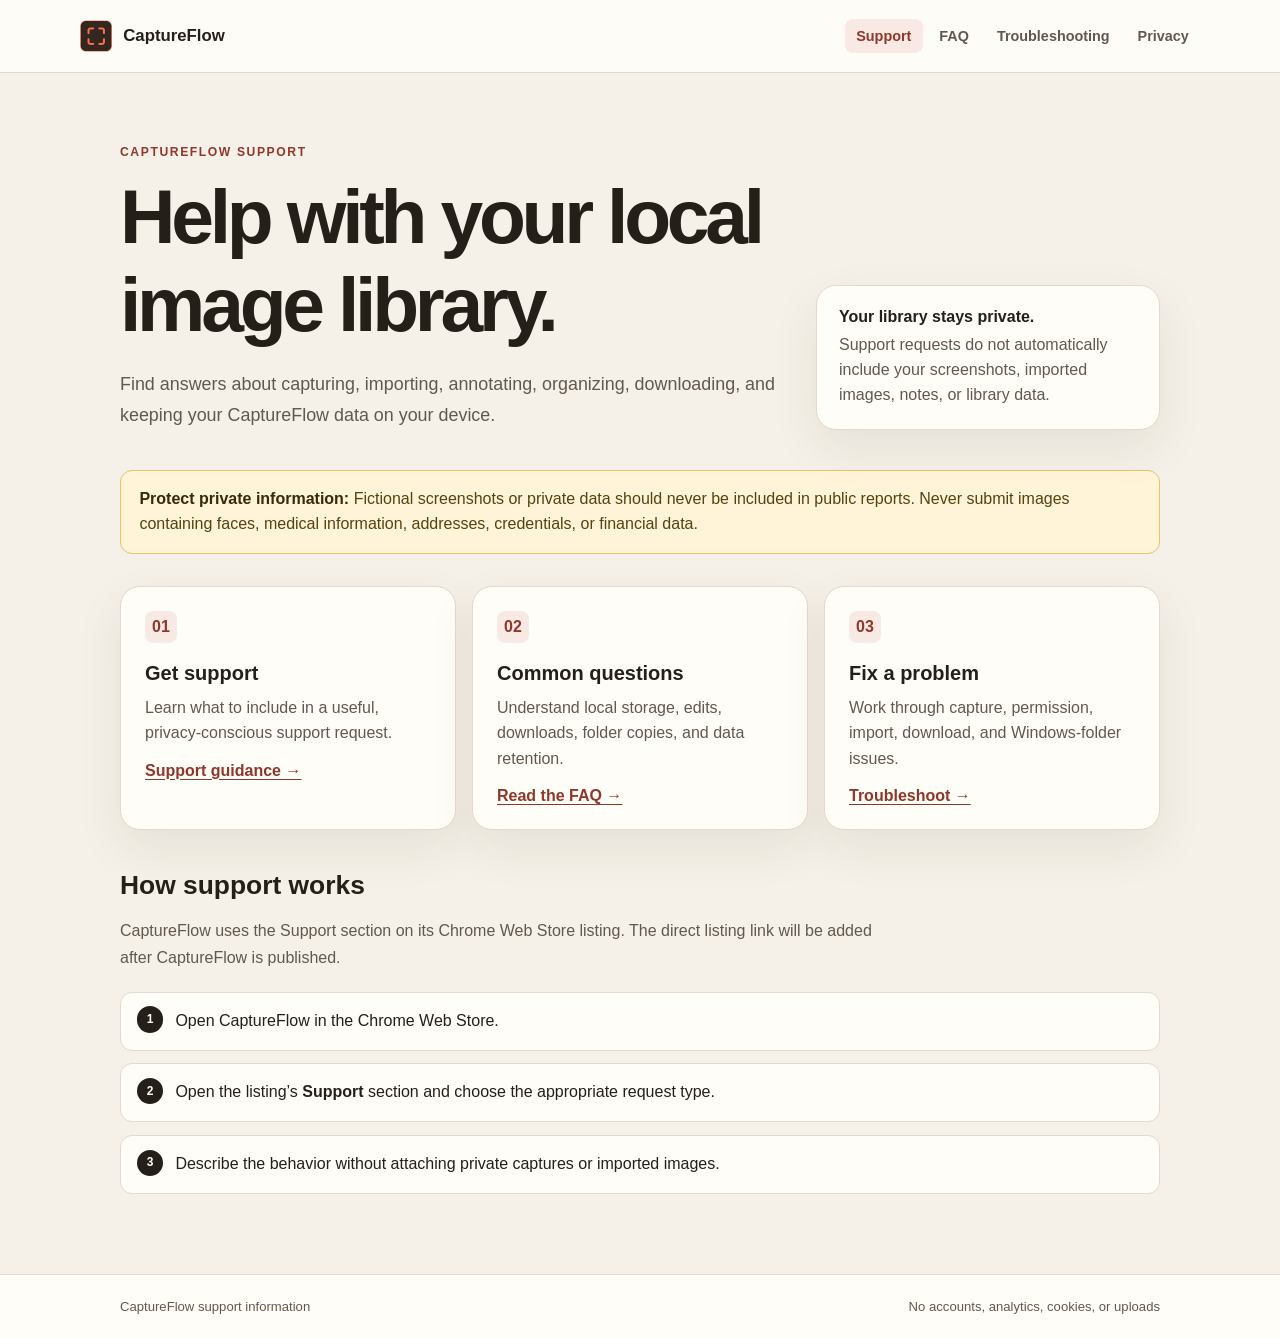
==== docs/index.html @ 0ae72450 "Consolidate support and privacy pages" ====
<!doctype html>
<html lang="en">
  <head>
    <meta charset="utf-8" />
    <meta name="viewport" content="width=device-width, initial-scale=1" />
    <meta name="description" content="Privacy, support, FAQs, and troubleshooting for the CaptureFlow Chrome extension." />
    <link rel="icon" href="captureflow-128.png" type="image/png" />
    <link rel="canonical" href="https://5c0ttp.github.io/captureflow-showcase/" />
    <link rel="stylesheet" href="styles.css" />
    <title>CaptureFlow Support</title>
  </head>
  <body>
    <a class="skip-link" href="#main">Skip to content</a>
    <header class="site-header">
      <div class="nav-shell">
        <a class="brand" href="index.html"><img class="brand-mark" src="captureflow-128.png" alt="" />CaptureFlow</a>
        <nav aria-label="Primary navigation"><ul>
          <li><a aria-current="page" href="index.html">Support</a></li>
          <li><a href="faq.html">FAQ</a></li>
          <li><a href="troubleshooting.html">Troubleshooting</a></li>
          <li><a href="privacy-policy.html">Privacy</a></li>
        </ul></nav>
      </div>
    </header>
    <main class="page-shell" id="main">
      <section class="hero">
        <div>
          <p class="eyebrow">CaptureFlow support</p>
          <h1>Help with your local image library.</h1>
          <p class="lede">Find answers about capturing, importing, annotating, organizing, downloading, and keeping your CaptureFlow data on your device.</p>
        </div>
        <aside class="hero-card" aria-label="Privacy reminder">
          <strong>Your library stays private.</strong>
          <p>Support requests do not automatically include your screenshots, imported images, notes, or library data.</p>
        </aside>
      </section>
      <div class="privacy-notice" role="note">
        <strong>Protect private information:</strong> Fictional screenshots or private data should never be included in public reports. Never submit images containing faces, medical information, addresses, credentials, or financial data.
      </div>
      <section class="card-grid" aria-label="Support resources">
        <article class="card"><span class="number">01</span><h2>Get support</h2><p>Learn what to include in a useful, privacy-conscious support request.</p><a href="support.html">Support guidance →</a></article>
        <article class="card"><span class="number">02</span><h2>Common questions</h2><p>Understand local storage, edits, downloads, folder copies, and data retention.</p><a href="faq.html">Read the FAQ →</a></article>
        <article class="card"><span class="number">03</span><h2>Fix a problem</h2><p>Work through capture, permission, import, download, and Windows-folder issues.</p><a href="troubleshooting.html">Troubleshoot →</a></article>
      </section>
      <section class="section">
        <h2>How support works</h2>
        <p>CaptureFlow uses the Support section on its Chrome Web Store listing. The direct listing link will be added after CaptureFlow is published.</p>
        <ol class="steps">
          <li>Open CaptureFlow in the Chrome Web Store.</li>
          <li>Open the listing’s <strong>Support</strong> section and choose the appropriate request type.</li>
          <li>Describe the behavior without attaching private captures or imported images.</li>
        </ol>
      </section>
    </main>
    <footer class="site-footer"><div class="footer-shell"><p>CaptureFlow support information</p><p>No accounts, analytics, cookies, or uploads</p></div></footer>
  </body>
</html>
---- docs/styles.css ----
:root {
  color-scheme: light;
  --accent: #b24a3a;
  --accent-dark: #8f372b;
  --accent-soft: #f8e9e4;
  --bg: #f5f1e8;
  --border: #e4d9ca;
  --ink: #241f18;
  --muted: #62584d;
  --panel: #fffdf8;
  --success: #2f674d;
  --warning: #fff4d7;
  --warning-border: #e2c46a;
  font-family: "Segoe UI", Arial, sans-serif;
}

* { box-sizing: border-box; }
html { scroll-behavior: smooth; }
body { margin: 0; background: var(--bg); color: var(--ink); }
a { color: var(--accent-dark); text-underline-offset: 0.18em; }
a:hover { color: var(--accent); }
a:focus-visible, summary:focus-visible {
  border-radius: 4px;
  outline: 3px solid rgba(178, 74, 58, 0.35);
  outline-offset: 3px;
}
.skip-link {
  position: fixed;
  z-index: 10;
  top: 0.75rem;
  left: 0.75rem;
  transform: translateY(-180%);
  padding: 0.7rem 0.9rem;
  border-radius: 8px;
  background: var(--ink);
  color: white;
}
.skip-link:focus { transform: none; }
.site-header {
  border-bottom: 1px solid var(--border);
  background: rgba(255, 253, 248, 0.94);
}
.nav-shell {
  width: min(1120px, calc(100% - 2rem));
  min-height: 72px;
  display: flex;
  align-items: center;
  gap: 2rem;
  margin: 0 auto;
}
.brand {
  display: inline-flex;
  align-items: center;
  gap: 0.7rem;
  margin-right: auto;
  color: var(--ink);
  font-size: 1.05rem;
  font-weight: 800;
  text-decoration: none;
}
.brand-mark {
  width: 2rem;
  height: 2rem;
  display: block;
  flex: 0 0 auto;
  object-fit: contain;
}
nav ul { display: flex; gap: 0.35rem; margin: 0; padding: 0; list-style: none; }
nav a {
  display: block;
  padding: 0.55rem 0.7rem;
  border-radius: 8px;
  color: var(--muted);
  font-size: 0.9rem;
  font-weight: 650;
  text-decoration: none;
}
nav a[aria-current="page"], nav a:hover { background: var(--accent-soft); color: var(--accent-dark); }
.page-shell { width: min(1040px, calc(100% - 2rem)); margin: 0 auto; padding: 4.5rem 0 5rem; }
.hero {
  display: grid;
  grid-template-columns: minmax(0, 1.45fr) minmax(260px, 0.75fr);
  gap: 2rem;
  align-items: end;
  padding-bottom: 2.5rem;
}
.eyebrow {
  margin: 0 0 0.8rem;
  color: var(--accent-dark);
  font-size: 0.76rem;
  font-weight: 800;
  letter-spacing: 0.13em;
  text-transform: uppercase;
}
h1, h2, h3 { line-height: 1.15; }
h1 { max-width: 760px; margin: 0; font-size: clamp(2.5rem, 7vw, 4.8rem); letter-spacing: -0.055em; }
.privacy-page h1, .content-page h1 { font-size: clamp(2.35rem, 6vw, 4rem); }
.lede { max-width: 720px; margin: 1.3rem 0 0; color: var(--muted); font-size: 1.12rem; line-height: 1.7; }
.hero-card, .card, article.policy {
  border: 1px solid var(--border);
  border-radius: 20px;
  background: var(--panel);
  box-shadow: 0 18px 48px rgba(58, 42, 24, 0.08);
}
.hero-card { padding: 1.35rem; }
.hero-card strong { display: block; margin-bottom: 0.45rem; }
.hero-card p { margin: 0; color: var(--muted); line-height: 1.55; }
.privacy-notice {
  margin: 0 0 2rem;
  padding: 1rem 1.15rem;
  border: 1px solid var(--warning-border);
  border-radius: 12px;
  background: var(--warning);
  color: #55420f;
  line-height: 1.55;
}
.privacy-notice strong { color: #362a08; }
.card-grid { display: grid; grid-template-columns: repeat(3, 1fr); gap: 1rem; }
.card { min-height: 220px; padding: 1.5rem; }
.card .number {
  display: inline-grid;
  width: 2rem;
  height: 2rem;
  place-items: center;
  border-radius: 8px;
  background: var(--accent-soft);
  color: var(--accent-dark);
  font-weight: 800;
}
.card h2 { margin: 1.2rem 0 0.6rem; font-size: 1.25rem; }
.card p { margin: 0 0 1rem; color: var(--muted); line-height: 1.6; }
.card a { font-weight: 750; }
.section { margin-top: 2.5rem; }
.section > h2 { margin-bottom: 0.7rem; font-size: 1.65rem; }
.section > p { max-width: 760px; color: var(--muted); line-height: 1.7; }
.steps { display: grid; gap: 0.8rem; margin: 1.3rem 0 0; padding: 0; list-style: none; counter-reset: steps; }
.steps li {
  position: relative;
  padding: 1rem 1rem 1rem 3.4rem;
  border: 1px solid var(--border);
  border-radius: 12px;
  background: var(--panel);
  line-height: 1.55;
  counter-increment: steps;
}
.steps li::before {
  content: counter(steps);
  position: absolute;
  top: 0.85rem;
  left: 1rem;
  width: 1.65rem;
  height: 1.65rem;
  display: grid;
  place-items: center;
  border-radius: 50%;
  background: var(--ink);
  color: white;
  font-size: 0.75rem;
  font-weight: 800;
}
.check-list { padding-left: 1.3rem; }
.check-list li { margin: 0.6rem 0; color: var(--muted); line-height: 1.55; }
.faq-list { display: grid; gap: 0.8rem; margin-top: 2rem; }
details {
  border: 1px solid var(--border);
  border-radius: 14px;
  background: var(--panel);
}
summary { padding: 1.1rem 1.2rem; cursor: pointer; font-weight: 750; }
details div { padding: 0 1.2rem 1.2rem; color: var(--muted); line-height: 1.65; }
.troubleshooting-grid { display: grid; gap: 1rem; margin-top: 2rem; }
.trouble {
  padding: 1.35rem;
  border: 1px solid var(--border);
  border-radius: 15px;
  background: var(--panel);
}
.trouble h2 { margin: 0 0 0.65rem; font-size: 1.2rem; }
.trouble p, .trouble li { color: var(--muted); line-height: 1.6; }
.trouble ol { margin-bottom: 0; padding-left: 1.3rem; }
article.policy { max-width: 820px; margin-top: 2rem; padding: clamp(1.4rem, 5vw, 3.5rem); }
article.policy h2 { margin-top: 2rem; }
article.policy p, article.policy li { color: var(--muted); line-height: 1.7; }
.updated { color: var(--muted); }
.site-footer {
  border-top: 1px solid var(--border);
  background: var(--panel);
}
.footer-shell {
  width: min(1040px, calc(100% - 2rem));
  display: flex;
  justify-content: space-between;
  gap: 1rem;
  margin: 0 auto;
  padding: 1.5rem 0;
  color: var(--muted);
  font-size: 0.82rem;
}
.footer-shell p { margin: 0; }

@media (max-width: 760px) {
  .nav-shell { align-items: flex-start; flex-direction: column; gap: 0.5rem; padding: 1rem 0; }
  nav { width: 100%; overflow-x: auto; }
  nav ul { width: max-content; }
  .page-shell { padding-top: 3rem; }
  .hero { grid-template-columns: 1fr; }
  .card-grid { grid-template-columns: 1fr; }
  .card { min-height: 0; }
  .footer-shell { flex-direction: column; }
}
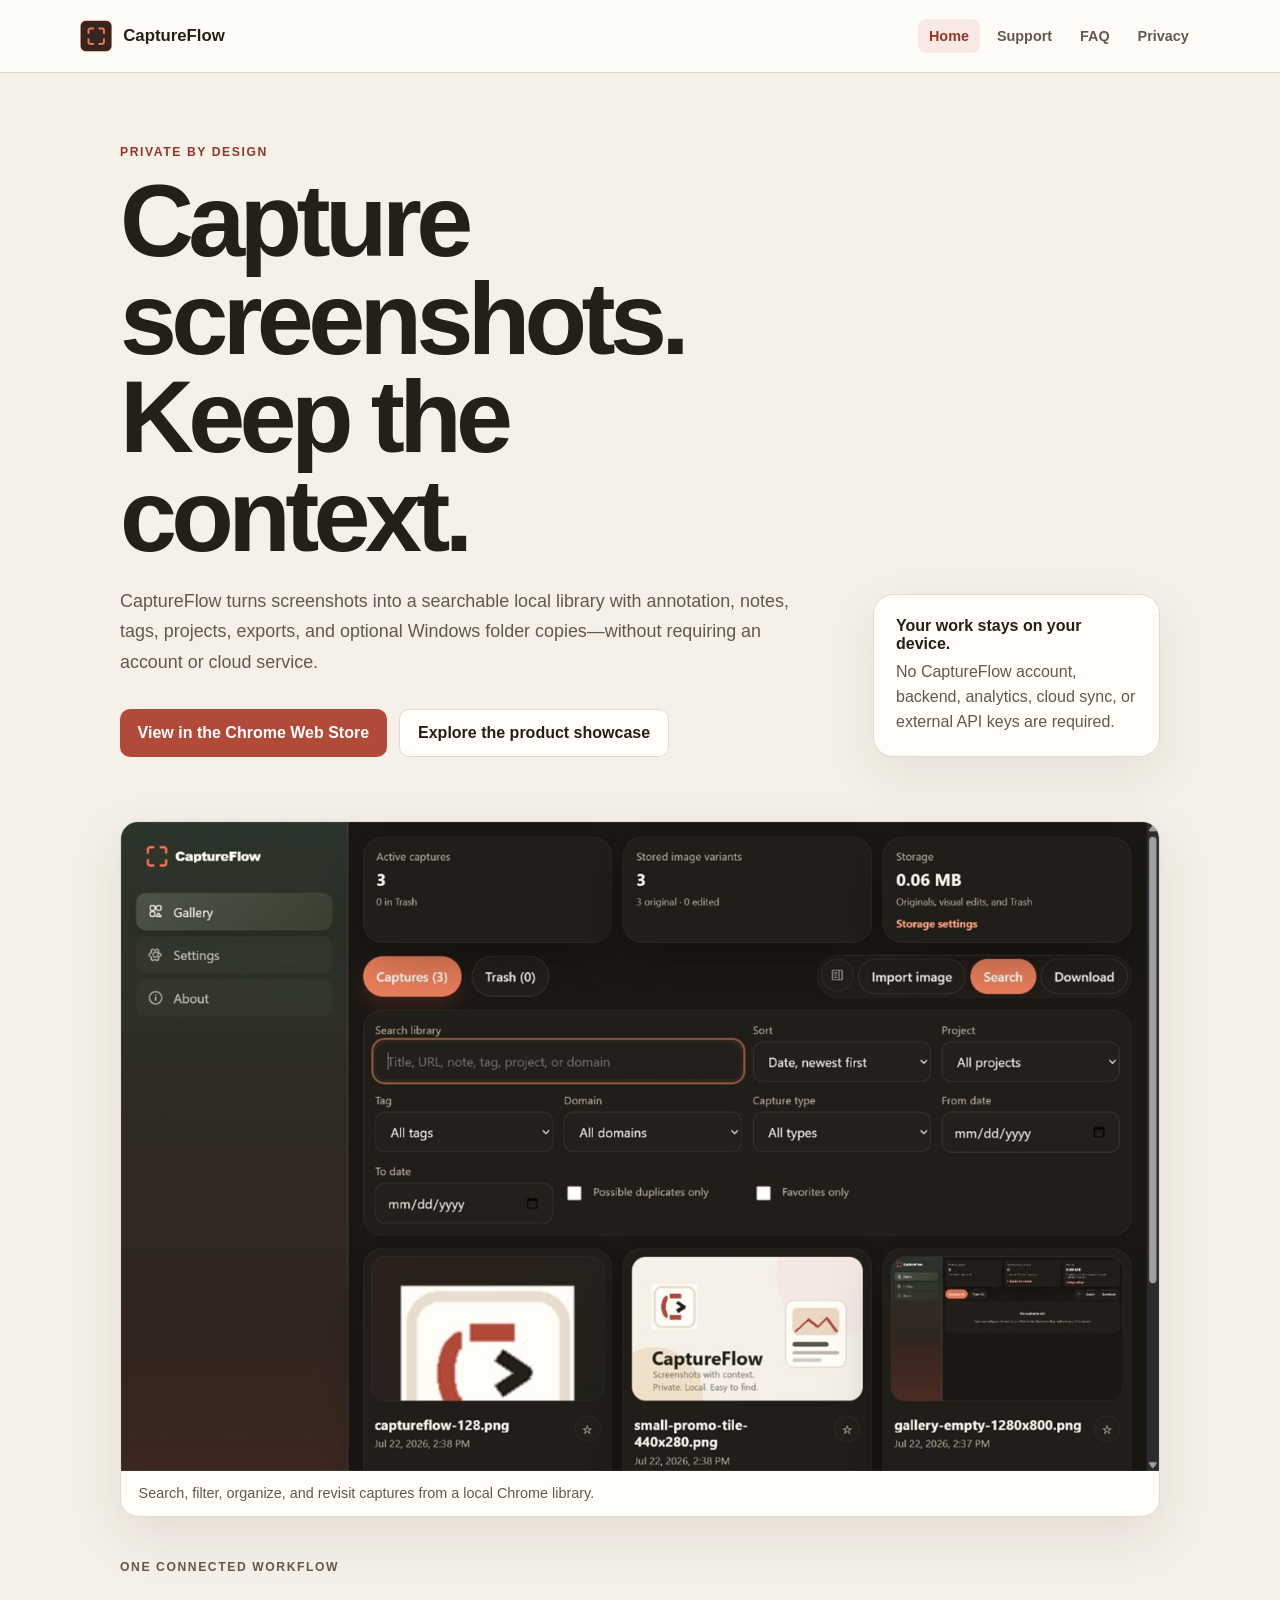
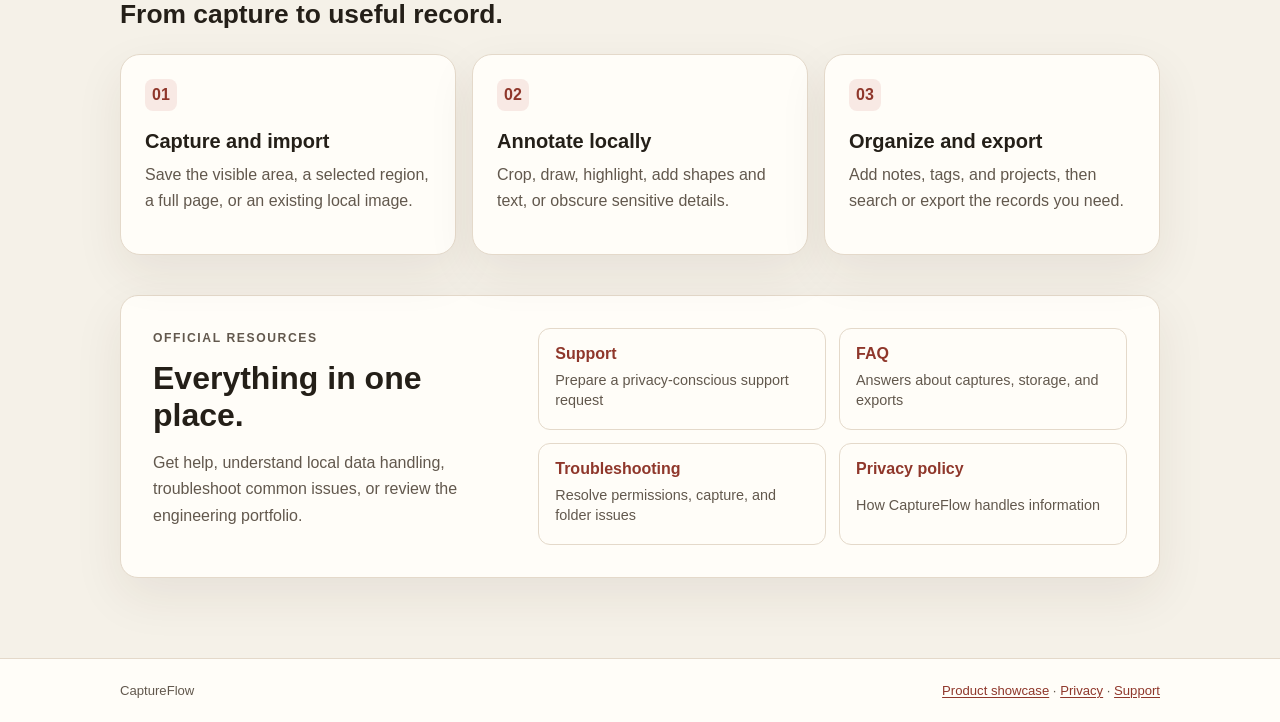
==== commit 10e02eba: "Create official CaptureFlow homepage" ====
--- a/docs/index.html
+++ b/docs/index.html
@@ -3,11 +3,11 @@
   <head>
     <meta charset="utf-8" />
     <meta name="viewport" content="width=device-width, initial-scale=1" />
-    <meta name="description" content="Privacy, support, FAQs, and troubleshooting for the CaptureFlow Chrome extension." />
+    <meta name="description" content="CaptureFlow is a private, local screenshot capture, annotation, and organization workflow for Chrome." />
     <link rel="icon" href="captureflow-128.png" type="image/png" />
     <link rel="canonical" href="https://5c0ttp.github.io/captureflow-showcase/" />
     <link rel="stylesheet" href="styles.css" />
-    <title>CaptureFlow Support</title>
+    <title>CaptureFlow | Private Screenshot Workflow</title>
   </head>
   <body>
     <a class="skip-link" href="#main">Skip to content</a>
@@ -15,43 +15,59 @@
       <div class="nav-shell">
         <a class="brand" href="index.html"><img class="brand-mark" src="captureflow-128.png" alt="" />CaptureFlow</a>
         <nav aria-label="Primary navigation"><ul>
-          <li><a aria-current="page" href="index.html">Support</a></li>
+          <li><a aria-current="page" href="index.html">Home</a></li>
+          <li><a href="support.html">Support</a></li>
           <li><a href="faq.html">FAQ</a></li>
-          <li><a href="troubleshooting.html">Troubleshooting</a></li>
           <li><a href="privacy-policy.html">Privacy</a></li>
         </ul></nav>
       </div>
     </header>
     <main class="page-shell" id="main">
-      <section class="hero">
+      <section class="product-hero">
         <div>
-          <p class="eyebrow">CaptureFlow support</p>
-          <h1>Help with your local image library.</h1>
-          <p class="lede">Find answers about capturing, importing, annotating, organizing, downloading, and keeping your CaptureFlow data on your device.</p>
+          <p class="eyebrow">Private by design</p>
+          <h1>Capture screenshots.<br />Keep the context.</h1>
+          <p class="lede">CaptureFlow turns screenshots into a searchable local library with annotation, notes, tags, projects, exports, and optional Windows folder copies—without requiring an account or cloud service.</p>
+          <div class="button-row">
+            <a class="primary-button" href="https://chromewebstore.google.com/detail/captureflow/hednpbkmifhicpifpncneleonhaknpdk">View in the Chrome Web Store</a>
+            <a class="secondary-button" href="https://github.com/5c0ttP/captureflow-showcase">Explore the product showcase</a>
+          </div>
         </div>
-        <aside class="hero-card" aria-label="Privacy reminder">
-          <strong>Your library stays private.</strong>
-          <p>Support requests do not automatically include your screenshots, imported images, notes, or library data.</p>
+        <aside class="hero-card" aria-label="CaptureFlow privacy summary">
+          <strong>Your work stays on your device.</strong>
+          <p>No CaptureFlow account, backend, analytics, cloud sync, or external API keys are required.</p>
         </aside>
       </section>
-      <div class="privacy-notice" role="note">
-        <strong>Protect private information:</strong> Fictional screenshots or private data should never be included in public reports. Never submit images containing faces, medical information, addresses, credentials, or financial data.
-      </div>
-      <section class="card-grid" aria-label="Support resources">
-        <article class="card"><span class="number">01</span><h2>Get support</h2><p>Learn what to include in a useful, privacy-conscious support request.</p><a href="support.html">Support guidance →</a></article>
-        <article class="card"><span class="number">02</span><h2>Common questions</h2><p>Understand local storage, edits, downloads, folder copies, and data retention.</p><a href="faq.html">Read the FAQ →</a></article>
-        <article class="card"><span class="number">03</span><h2>Fix a problem</h2><p>Work through capture, permission, import, download, and Windows-folder issues.</p><a href="troubleshooting.html">Troubleshoot →</a></article>
+
+      <figure class="product-preview">
+        <img src="product-gallery.png" alt="CaptureFlow searchable screenshot gallery" />
+        <figcaption>Search, filter, organize, and revisit captures from a local Chrome library.</figcaption>
+      </figure>
+
+      <section class="section" aria-labelledby="features-heading">
+        <p class="eyebrow">One connected workflow</p>
+        <h2 id="features-heading">From capture to useful record.</h2>
+        <div class="card-grid feature-grid">
+          <article class="card"><span class="number">01</span><h3>Capture and import</h3><p>Save the visible area, a selected region, a full page, or an existing local image.</p></article>
+          <article class="card"><span class="number">02</span><h3>Annotate locally</h3><p>Crop, draw, highlight, add shapes and text, or obscure sensitive details.</p></article>
+          <article class="card"><span class="number">03</span><h3>Organize and export</h3><p>Add notes, tags, and projects, then search or export the records you need.</p></article>
+        </div>
       </section>
-      <section class="section">
-        <h2>How support works</h2>
-        <p>CaptureFlow uses the Support section on its Chrome Web Store listing. The direct listing link will be added after CaptureFlow is published.</p>
-        <ol class="steps">
-          <li>Open CaptureFlow in the Chrome Web Store.</li>
-          <li>Open the listing’s <strong>Support</strong> section and choose the appropriate request type.</li>
-          <li>Describe the behavior without attaching private captures or imported images.</li>
-        </ol>
+
+      <section class="section resource-panel" aria-labelledby="resources-heading">
+        <div>
+          <p class="eyebrow">Official resources</p>
+          <h2 id="resources-heading">Everything in one place.</h2>
+          <p>Get help, understand local data handling, troubleshoot common issues, or review the engineering portfolio.</p>
+        </div>
+        <div class="resource-links">
+          <a href="support.html"><strong>Support</strong><span>Prepare a privacy-conscious support request</span></a>
+          <a href="faq.html"><strong>FAQ</strong><span>Answers about captures, storage, and exports</span></a>
+          <a href="troubleshooting.html"><strong>Troubleshooting</strong><span>Resolve permissions, capture, and folder issues</span></a>
+          <a href="privacy-policy.html"><strong>Privacy policy</strong><span>How CaptureFlow handles information</span></a>
+        </div>
       </section>
     </main>
-    <footer class="site-footer"><div class="footer-shell"><p>CaptureFlow support information</p><p>No accounts, analytics, cookies, or uploads</p></div></footer>
+    <footer class="site-footer"><div class="footer-shell"><p>CaptureFlow</p><p><a href="https://github.com/5c0ttP/captureflow-showcase">Product showcase</a> · <a href="privacy-policy.html">Privacy</a> · <a href="support.html">Support</a></p></div></footer>
   </body>
 </html>
--- a/docs/styles.css
+++ b/docs/styles.css
@@ -198,6 +198,38 @@
 }
 .footer-shell p { margin: 0; }
 
+.product-hero {
+  display: grid;
+  grid-template-columns: minmax(0, 1.6fr) minmax(250px, 0.65fr);
+  gap: 3rem;
+  align-items: end;
+}
+.product-hero h1 { max-width: 760px; margin: 0; font-size: clamp(3rem, 8vw, 6.5rem); line-height: 0.96; letter-spacing: -0.055em; }
+.button-row { display: flex; flex-wrap: wrap; gap: 0.8rem; margin-top: 2rem; }
+.primary-button, .secondary-button { display: inline-flex; align-items: center; justify-content: center; min-height: 48px; padding: 0.75rem 1.1rem; border-radius: 10px; font-weight: 800; text-decoration: none; }
+.primary-button { color: #fff; background: var(--accent); }
+.primary-button:hover { color: #fff; background: var(--accent-dark); }
+.secondary-button { border: 1px solid var(--border); color: var(--ink); background: var(--panel); }
+.product-preview { margin: 4rem 0 0; overflow: hidden; border: 1px solid var(--border); border-radius: 18px; background: var(--panel); box-shadow: 0 18px 50px rgba(64, 43, 25, 0.1); }
+.product-preview img { display: block; width: 100%; height: auto; }
+.product-preview figcaption { padding: 0.9rem 1.1rem; color: var(--muted); font-size: 0.9rem; }
+.feature-grid { margin-top: 1.5rem; }
+.feature-grid .card { min-height: 200px; }
+.feature-grid .card h3 { margin: 1.2rem 0 0.6rem; font-size: 1.25rem; }
+.resource-panel { display: grid; grid-template-columns: minmax(0, 0.75fr) minmax(320px, 1.25fr); gap: 2rem; padding: 2rem; border: 1px solid var(--border); border-radius: 18px; background: var(--panel); box-shadow: 0 18px 50px rgba(64, 43, 25, 0.08); }
+.resource-panel h2 { margin: 0.35rem 0 0.7rem; font-size: 2rem; }
+.resource-panel p { color: var(--muted); line-height: 1.65; }
+.resource-links { display: grid; grid-template-columns: 1fr 1fr; gap: 0.8rem; }
+.resource-links a { display: grid; gap: 0.25rem; padding: 1rem; border: 1px solid var(--border); border-radius: 12px; text-decoration: none; }
+.resource-links a:hover { border-color: var(--accent); background: var(--accent-soft); }
+.resource-links span { color: var(--muted); font-size: 0.9rem; line-height: 1.4; }
+
+@media (max-width: 760px) {
+  .product-hero, .resource-panel { grid-template-columns: 1fr; }
+  .resource-links { grid-template-columns: 1fr; }
+  .product-hero h1 { font-size: clamp(2.8rem, 14vw, 4.5rem); }
+}
+
 @media (max-width: 760px) {
   .nav-shell { align-items: flex-start; flex-direction: column; gap: 0.5rem; padding: 1rem 0; }
   nav { width: 100%; overflow-x: auto; }
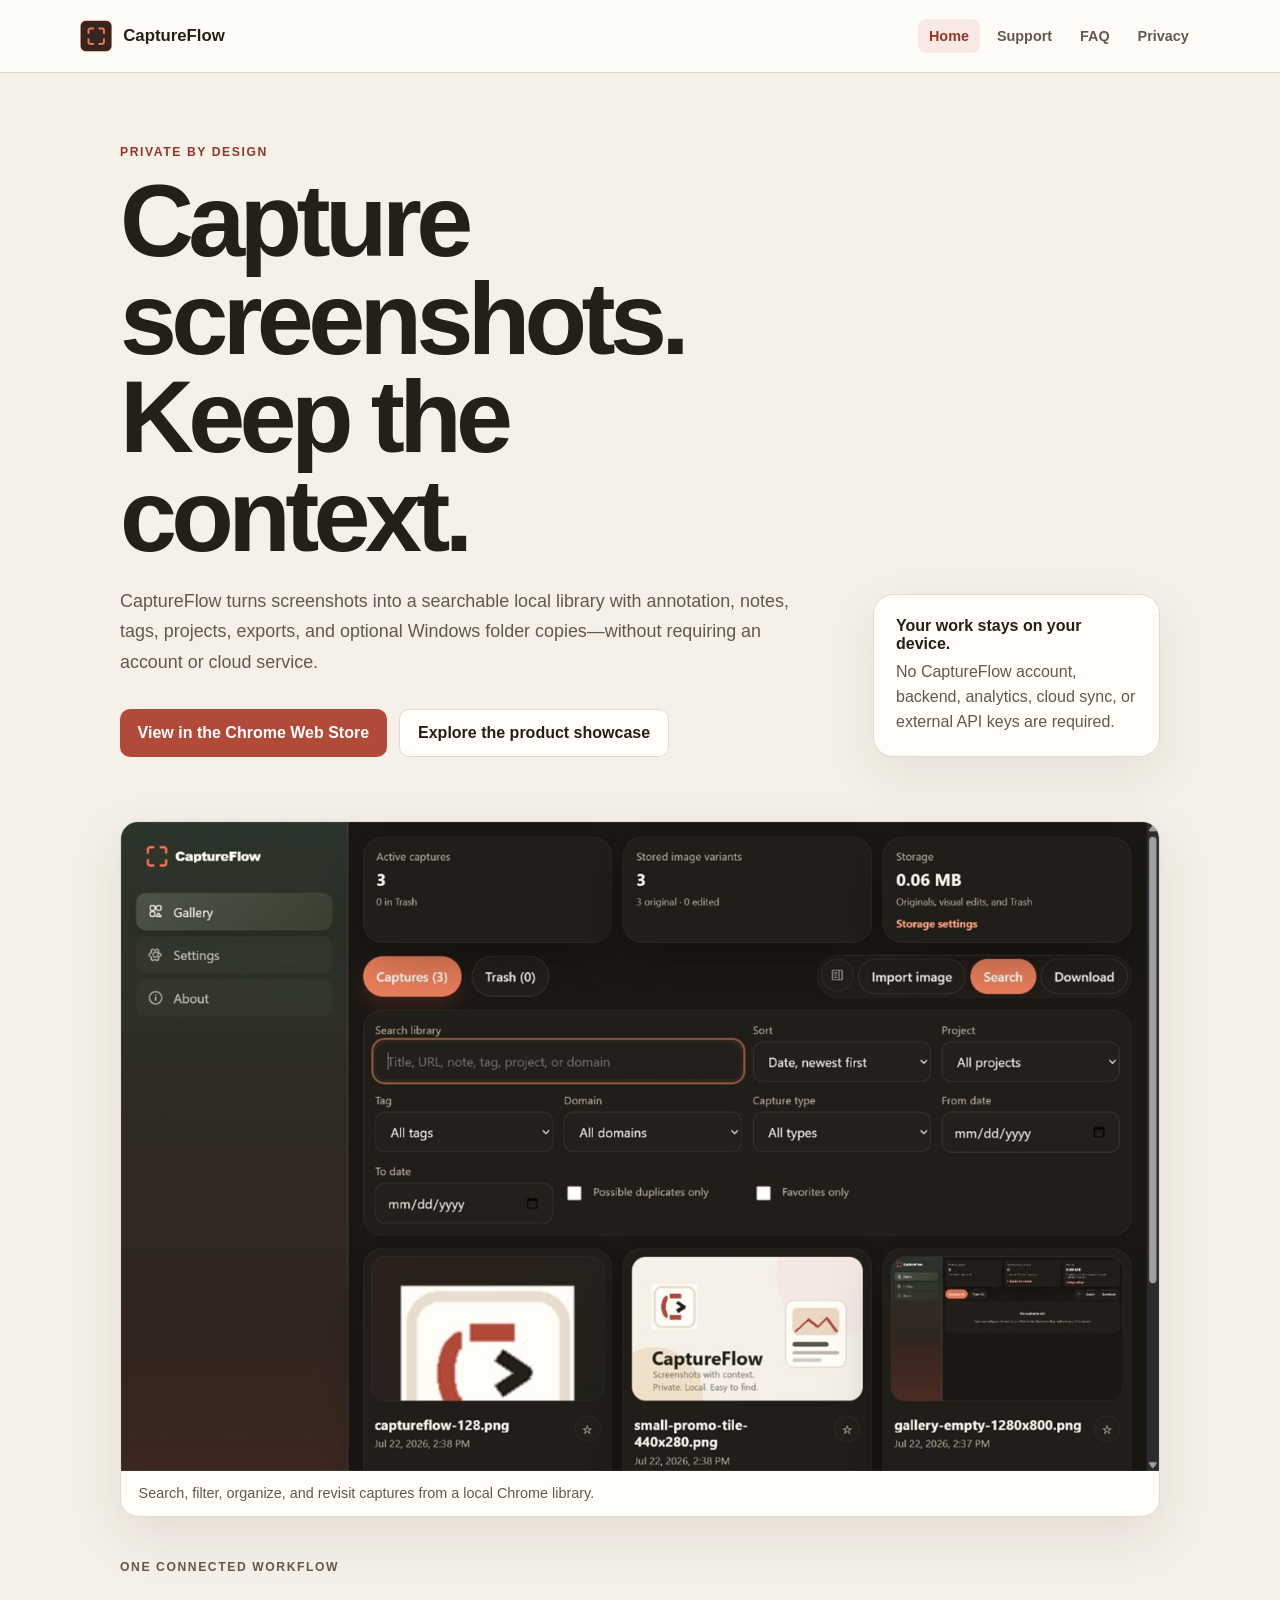
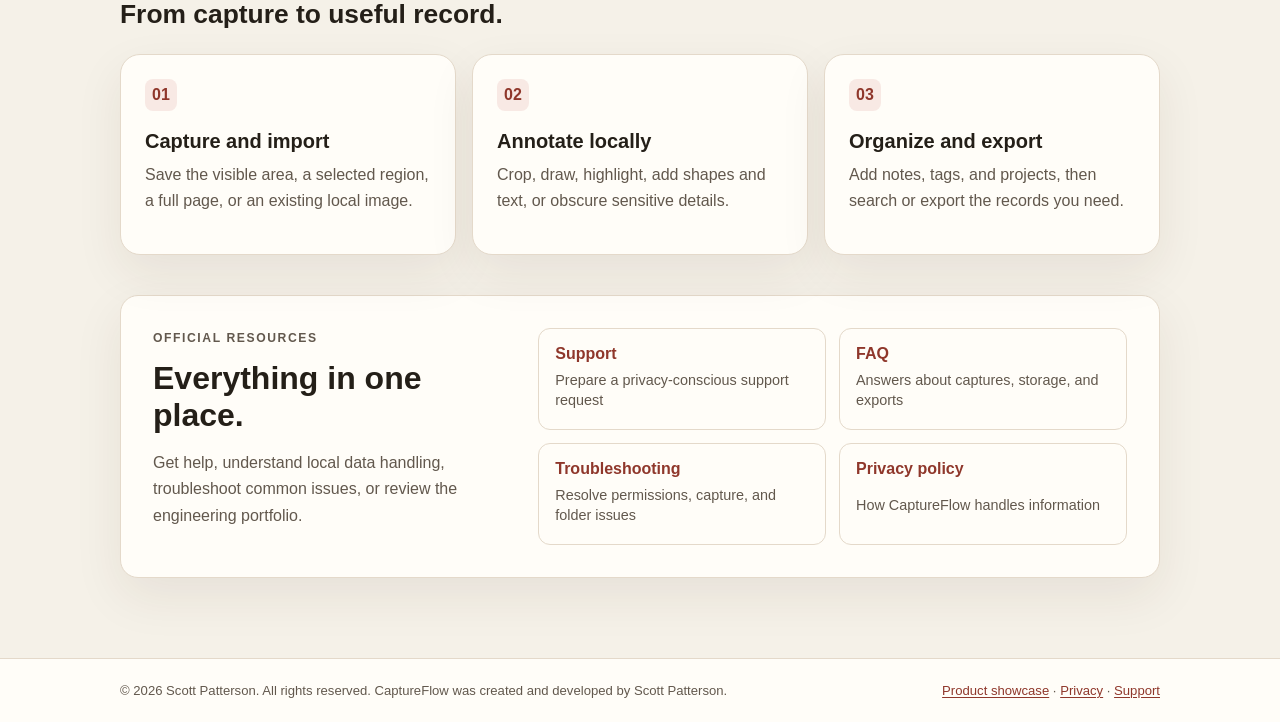
==== commit f1902160: "Update store link and creator attribution" ====
--- a/docs/index.html
+++ b/docs/index.html
@@ -29,7 +29,7 @@
           <h1>Capture screenshots.<br />Keep the context.</h1>
           <p class="lede">CaptureFlow turns screenshots into a searchable local library with annotation, notes, tags, projects, exports, and optional Windows folder copies—without requiring an account or cloud service.</p>
           <div class="button-row">
-            <a class="primary-button" href="https://chromewebstore.google.com/detail/captureflow/hednpbkmifhicpifpncneleonhaknpdk">View in the Chrome Web Store</a>
+            <a class="primary-button" href="https://chromewebstore.google.com/detail/captureflow/hednpbkmifhjcpjfpncneleonhaknpdk?authuser=0&amp;hl=en">View in the Chrome Web Store</a>
             <a class="secondary-button" href="https://github.com/5c0ttP/captureflow-showcase">Explore the product showcase</a>
           </div>
         </div>
@@ -68,6 +68,6 @@
         </div>
       </section>
     </main>
-    <footer class="site-footer"><div class="footer-shell"><p>CaptureFlow</p><p><a href="https://github.com/5c0ttP/captureflow-showcase">Product showcase</a> · <a href="privacy-policy.html">Privacy</a> · <a href="support.html">Support</a></p></div></footer>
+    <footer class="site-footer"><div class="footer-shell"><p>© 2026 Scott Patterson. All rights reserved. CaptureFlow was created and developed by Scott Patterson.</p><p><a href="https://github.com/5c0ttP/captureflow-showcase">Product showcase</a> · <a href="privacy-policy.html">Privacy</a> · <a href="support.html">Support</a></p></div></footer>
   </body>
 </html>
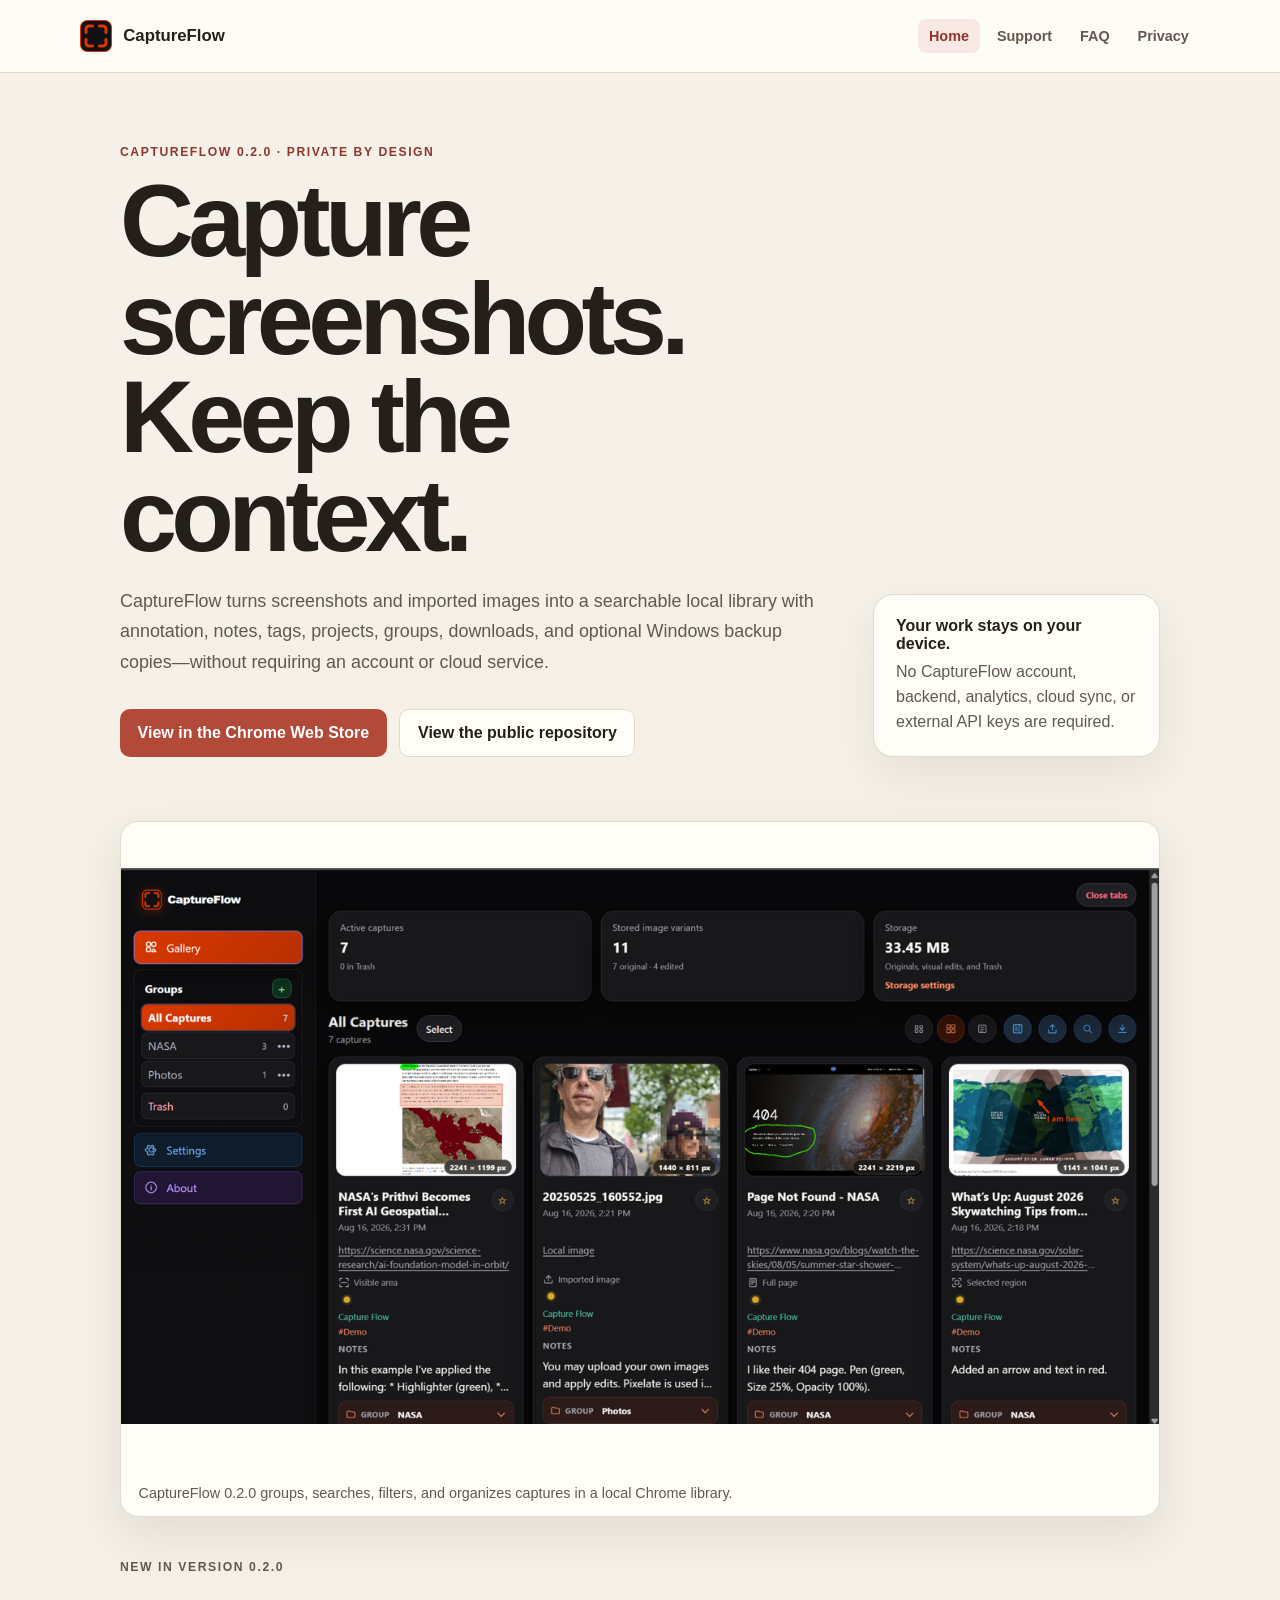
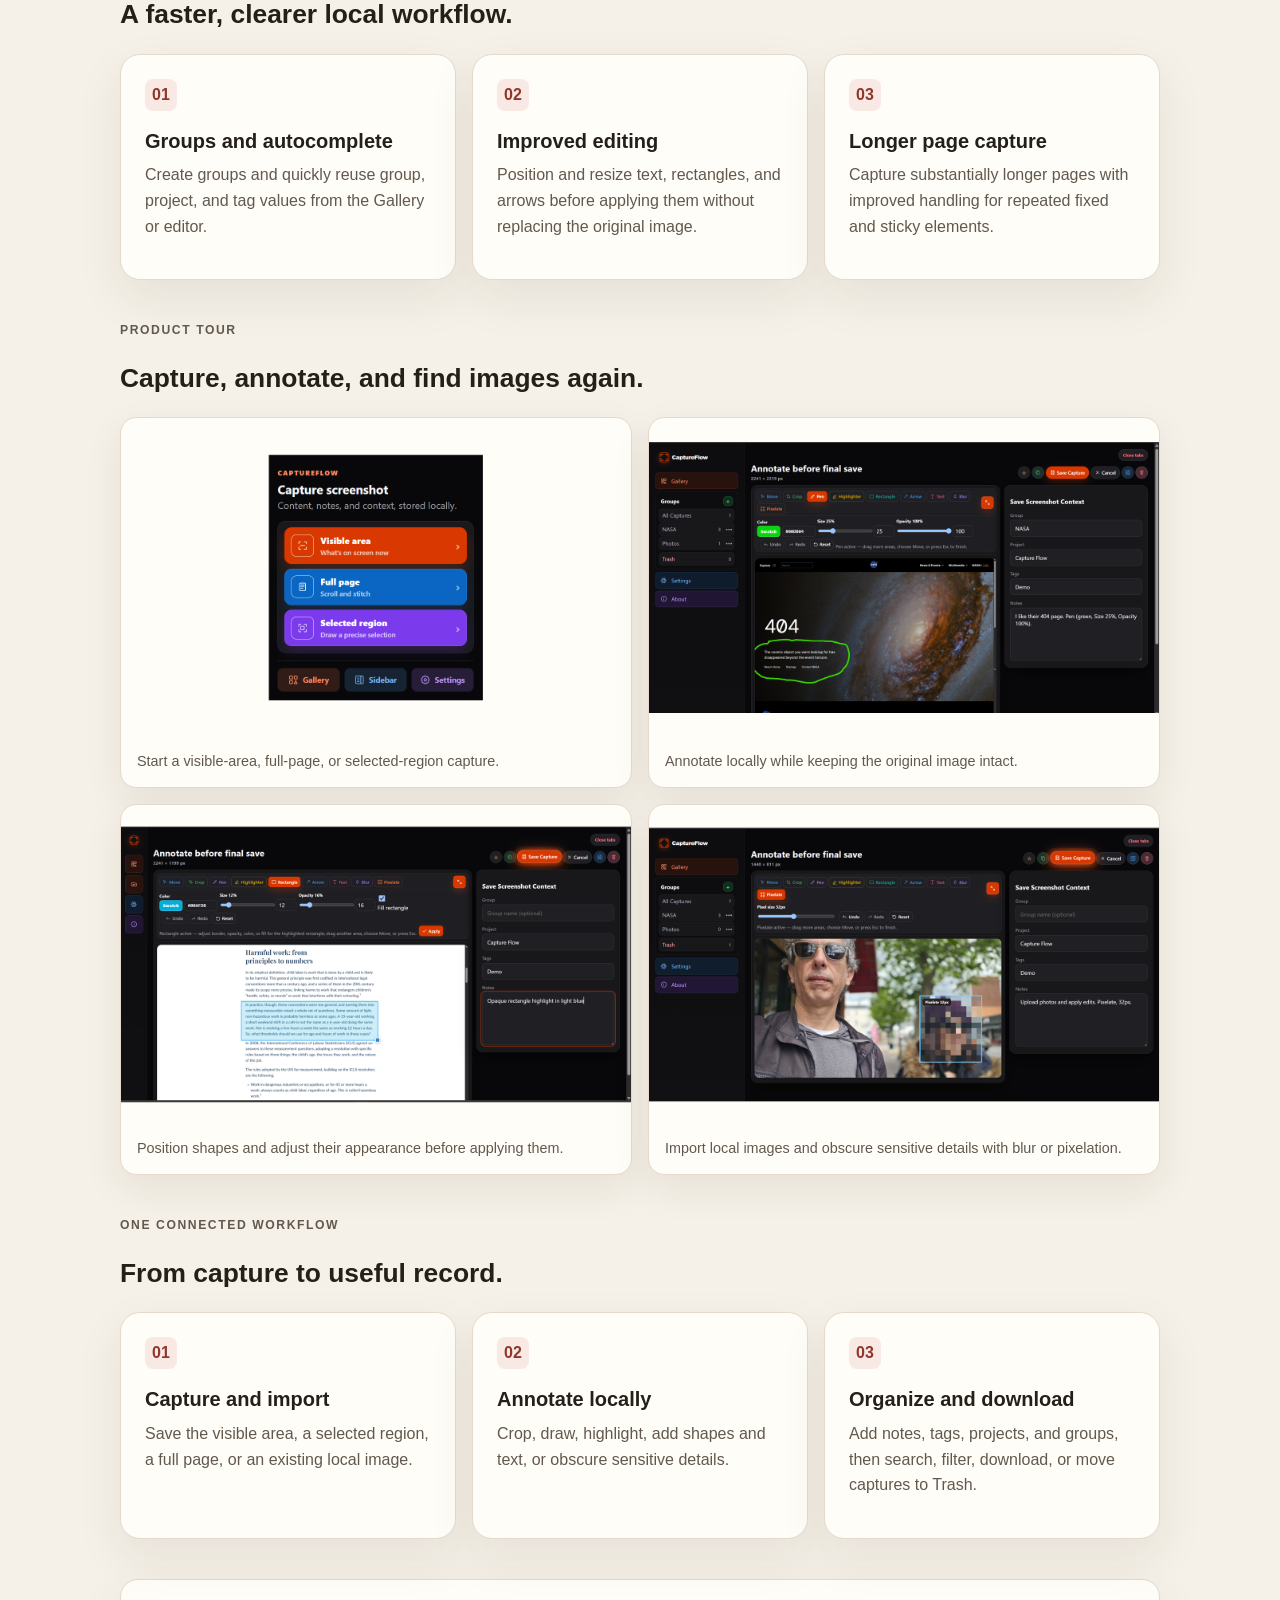
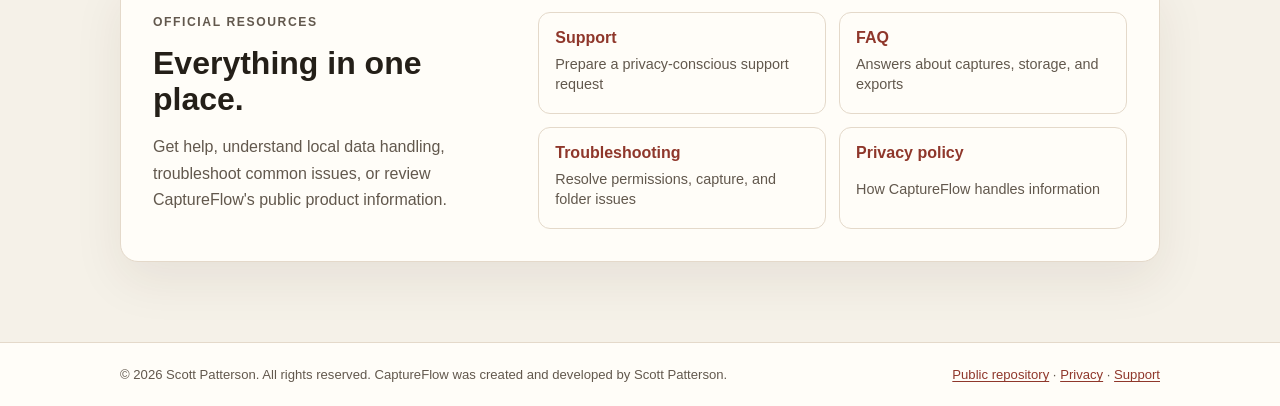
==== commit 113f5f36: "Update public CaptureFlow site for v0.2.0" ====
--- a/docs/index.html
+++ b/docs/index.html
@@ -3,11 +3,11 @@
   <head>
     <meta charset="utf-8" />
     <meta name="viewport" content="width=device-width, initial-scale=1" />
-    <meta name="description" content="CaptureFlow is a private, local screenshot capture, annotation, and organization workflow for Chrome." />
+    <meta name="description" content="CaptureFlow 0.2.0 is a private, local screenshot capture, annotation, grouping, and organization workflow for Chrome." />
     <link rel="icon" href="captureflow-128.png" type="image/png" />
-    <link rel="canonical" href="https://5c0ttp.github.io/captureflow-showcase/" />
+    <link rel="canonical" href="https://5c0ttp.github.io/captureflow/" />
     <link rel="stylesheet" href="styles.css" />
-    <title>CaptureFlow | Private Screenshot Workflow</title>
+    <title>CaptureFlow 0.2.0 | Private Screenshot Workflow</title>
   </head>
   <body>
     <a class="skip-link" href="#main">Skip to content</a>
@@ -25,12 +25,12 @@
     <main class="page-shell" id="main">
       <section class="product-hero">
         <div>
-          <p class="eyebrow">Private by design</p>
+          <p class="eyebrow">CaptureFlow 0.2.0 · Private by design</p>
           <h1>Capture screenshots.<br />Keep the context.</h1>
-          <p class="lede">CaptureFlow turns screenshots into a searchable local library with annotation, notes, tags, projects, exports, and optional Windows folder copies—without requiring an account or cloud service.</p>
+          <p class="lede">CaptureFlow turns screenshots and imported images into a searchable local library with annotation, notes, tags, projects, groups, downloads, and optional Windows backup copies—without requiring an account or cloud service.</p>
           <div class="button-row">
             <a class="primary-button" href="https://chromewebstore.google.com/detail/captureflow/hednpbkmifhjcpjfpncneleonhaknpdk?authuser=0&amp;hl=en">View in the Chrome Web Store</a>
-            <a class="secondary-button" href="https://github.com/5c0ttP/captureflow-showcase">Explore the product showcase</a>
+            <a class="secondary-button" href="https://github.com/5c0ttP/captureflow">View the public repository</a>
           </div>
         </div>
         <aside class="hero-card" aria-label="CaptureFlow privacy summary">
@@ -41,8 +41,29 @@
 
       <figure class="product-preview">
         <img src="product-gallery.png" alt="CaptureFlow searchable screenshot gallery" />
-        <figcaption>Search, filter, organize, and revisit captures from a local Chrome library.</figcaption>
+        <figcaption>CaptureFlow 0.2.0 groups, searches, filters, and organizes captures in a local Chrome library.</figcaption>
       </figure>
+
+      <section class="section" aria-labelledby="release-heading">
+        <p class="eyebrow">New in version 0.2.0</p>
+        <h2 id="release-heading">A faster, clearer local workflow.</h2>
+        <div class="card-grid feature-grid">
+          <article class="card"><span class="number">01</span><h3>Groups and autocomplete</h3><p>Create groups and quickly reuse group, project, and tag values from the Gallery or editor.</p></article>
+          <article class="card"><span class="number">02</span><h3>Improved editing</h3><p>Position and resize text, rectangles, and arrows before applying them without replacing the original image.</p></article>
+          <article class="card"><span class="number">03</span><h3>Longer page capture</h3><p>Capture substantially longer pages with improved handling for repeated fixed and sticky elements.</p></article>
+        </div>
+      </section>
+
+      <section class="section" aria-labelledby="tour-heading">
+        <p class="eyebrow">Product tour</p>
+        <h2 id="tour-heading">Capture, annotate, and find images again.</h2>
+        <div class="product-tour-grid">
+          <figure class="product-tour-card"><img src="capture-popup.png" alt="CaptureFlow popup with visible-area, full-page, and selected-region capture modes" /><figcaption>Start a visible-area, full-page, or selected-region capture.</figcaption></figure>
+          <figure class="product-tour-card"><img src="capture-editor.png" alt="CaptureFlow editor with local annotation tools" /><figcaption>Annotate locally while keeping the original image intact.</figcaption></figure>
+          <figure class="product-tour-card"><img src="capture-shapes.png" alt="CaptureFlow rectangle placement workflow" /><figcaption>Position shapes and adjust their appearance before applying them.</figcaption></figure>
+          <figure class="product-tour-card"><img src="capture-import.png" alt="Pixelation applied to an imported local image" /><figcaption>Import local images and obscure sensitive details with blur or pixelation.</figcaption></figure>
+        </div>
+      </section>
 
       <section class="section" aria-labelledby="features-heading">
         <p class="eyebrow">One connected workflow</p>
@@ -50,7 +71,7 @@
         <div class="card-grid feature-grid">
           <article class="card"><span class="number">01</span><h3>Capture and import</h3><p>Save the visible area, a selected region, a full page, or an existing local image.</p></article>
           <article class="card"><span class="number">02</span><h3>Annotate locally</h3><p>Crop, draw, highlight, add shapes and text, or obscure sensitive details.</p></article>
-          <article class="card"><span class="number">03</span><h3>Organize and export</h3><p>Add notes, tags, and projects, then search or export the records you need.</p></article>
+          <article class="card"><span class="number">03</span><h3>Organize and download</h3><p>Add notes, tags, projects, and groups, then search, filter, download, or move captures to Trash.</p></article>
         </div>
       </section>
 
@@ -58,7 +79,7 @@
         <div>
           <p class="eyebrow">Official resources</p>
           <h2 id="resources-heading">Everything in one place.</h2>
-          <p>Get help, understand local data handling, troubleshoot common issues, or review the engineering portfolio.</p>
+          <p>Get help, understand local data handling, troubleshoot common issues, or review CaptureFlow's public product information.</p>
         </div>
         <div class="resource-links">
           <a href="support.html"><strong>Support</strong><span>Prepare a privacy-conscious support request</span></a>
@@ -68,6 +89,6 @@
         </div>
       </section>
     </main>
-    <footer class="site-footer"><div class="footer-shell"><p>© 2026 Scott Patterson. All rights reserved. CaptureFlow was created and developed by Scott Patterson.</p><p><a href="https://github.com/5c0ttP/captureflow-showcase">Product showcase</a> · <a href="privacy-policy.html">Privacy</a> · <a href="support.html">Support</a></p></div></footer>
+    <footer class="site-footer"><div class="footer-shell"><p>© 2026 Scott Patterson. All rights reserved. CaptureFlow was created and developed by Scott Patterson.</p><p><a href="https://github.com/5c0ttP/captureflow">Public repository</a> · <a href="privacy-policy.html">Privacy</a> · <a href="support.html">Support</a></p></div></footer>
   </body>
 </html>
--- a/docs/styles.css
+++ b/docs/styles.css
@@ -213,6 +213,10 @@
 .product-preview { margin: 4rem 0 0; overflow: hidden; border: 1px solid var(--border); border-radius: 18px; background: var(--panel); box-shadow: 0 18px 50px rgba(64, 43, 25, 0.1); }
 .product-preview img { display: block; width: 100%; height: auto; }
 .product-preview figcaption { padding: 0.9rem 1.1rem; color: var(--muted); font-size: 0.9rem; }
+.product-tour-grid { display: grid; grid-template-columns: 1fr 1fr; gap: 1rem; margin-top: 1.5rem; }
+.product-tour-card { margin: 0; overflow: hidden; border: 1px solid var(--border); border-radius: 16px; background: var(--panel); box-shadow: 0 14px 38px rgba(64, 43, 25, 0.08); }
+.product-tour-card img { display: block; width: 100%; height: auto; }
+.product-tour-card figcaption { padding: 0.9rem 1rem; color: var(--muted); font-size: 0.9rem; line-height: 1.5; }
 .feature-grid { margin-top: 1.5rem; }
 .feature-grid .card { min-height: 200px; }
 .feature-grid .card h3 { margin: 1.2rem 0 0.6rem; font-size: 1.25rem; }
@@ -225,7 +229,7 @@
 .resource-links span { color: var(--muted); font-size: 0.9rem; line-height: 1.4; }
 
 @media (max-width: 760px) {
-  .product-hero, .resource-panel { grid-template-columns: 1fr; }
+  .product-hero, .resource-panel, .product-tour-grid { grid-template-columns: 1fr; }
   .resource-links { grid-template-columns: 1fr; }
   .product-hero h1 { font-size: clamp(2.8rem, 14vw, 4.5rem); }
 }
